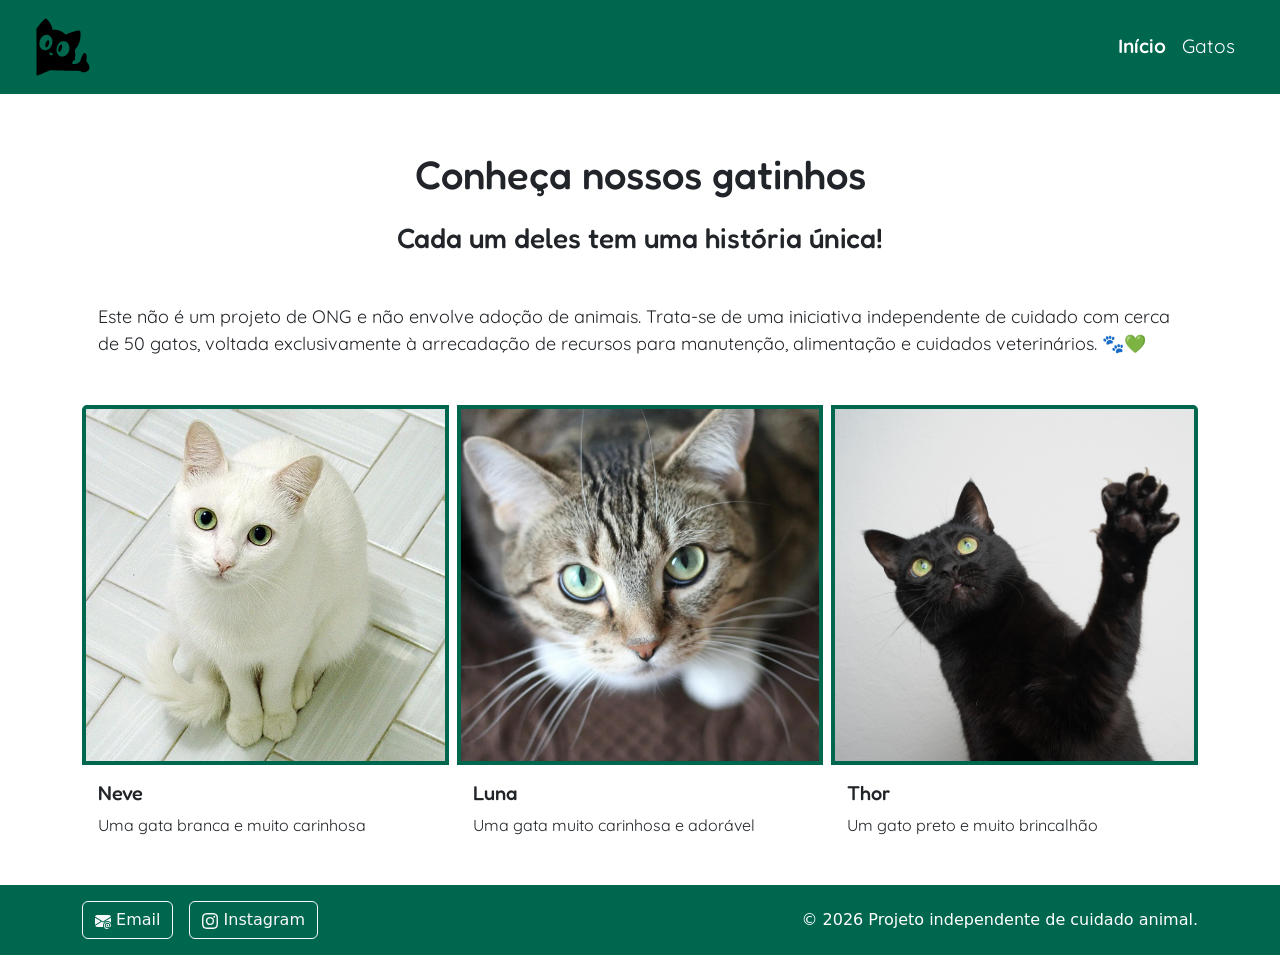
==== gatos.html @ ad8fa3a1 "mano arrumei." ====
<!DOCTYPE html>
<html lang="en">
<head>
    <meta charset="UTF-8">
    <meta name="viewport" content="width=device-width, initial-scale=1.0">
    <link href="https://cdn.jsdelivr.net/npm/bootstrap@5.3.8/dist/css/bootstrap.min.css" rel="stylesheet" integrity="sha384-sRIl4kxILFvY47J16cr9ZwB07vP4J8+LH7qKQnuqkuIAvNWLzeN8tE5YBujZqJLB" crossorigin="anonymous">
    <link href="https://fonts.googleapis.com/css2?family=Fredoka:wght@300;400;500;600;700&family=Quicksand:wght@300;400;500;600;700&display=swap" rel="stylesheet">
    <link rel="stylesheet" href="https://cdn.jsdelivr.net/npm/bootstrap-icons@1.11.3/font/bootstrap-icons.min.css">
    <link rel="stylesheet" href="css/style.css">
    <title>Gatos</title>
</head>
<body>

<nav class="navbar navbar-expand-lg minha-navbar">
  <div class="container-fluid">

    <a class="navbar-brand" href="#inicio">
      <img class="menu-logo" src="img/logo.svg" alt="Logo">
    </a>

    <button
      class="navbar-toggler"
      type="button"
      data-bs-toggle="collapse"
      data-bs-target="#navbarSupportedContent"
      aria-controls="navbarSupportedContent"
      aria-expanded="false"
      aria-label="Abrir menu"
    >
      <span class="navbar-toggler-icon"></span>
    </button>

    <div class=" home collapse navbar-collapse" id="navbarSupportedContent">
      <ul class="navbar-nav ms-auto">

        <li class="nav-item">
          <a class=" text-navbar nav-link active" href="index.html">Início</a>
        </li>

        <li class="nav-item">
          <a class=" text-navbar nav-link" href="gatos.html">Gatos</a>
        </li>

      </ul>
    </div>

  </div>
</nav>

<main>

  <section class="container">

    <h1 class="title-main text-center my-4">Conheça nossos gatinhos</h1>
    <h3 class="title-main text-center mb-4">Cada um deles tem uma história única!</h3>

    <p class="text-main text-galeria my-5 px-3 pe-3">Este não é um projeto de ONG e não envolve adoção de animais. Trata-se de uma iniciativa independente de cuidado com cerca de 50 gatos, voltada exclusivamente à arrecadação de recursos para manutenção, alimentação e cuidados veterinários. 🐾💚</p>

    <div class="row">

      <div class="card-group gap-2">
        <div class="card">
          <img src="img/gatos.img/Gato-branco.webp" class="card-img-top" alt="...">
          <div class="card-body">
            <h5 class=" title-main card-title">Neve</h5>
            <p class="text-main card-text">Uma gata branca e muito carinhosa</p>
          </div>
        </div>
        <div class="card">
          <img src="img/gatos.img/decifrar-o-que-seu-gato-quer-dizer.webp" class="card-img-top" alt="...">
          <div class="card-body">
            <h5 class=" title-main card-title">Luna</h5>
            <p class="text-main card-text">Uma gata muito carinhosa e adorável</p>
          </div>
        </div>
        <div class="card">
          <img src="img/gatos.img/gato_preto_ampara_petlove_1.png" class="card-img-top" alt="...">
          <div class="card-body">
            <h5 class=" title-main card-title">Thor</h5>
            <p class="text-main card-text">Um gato preto e muito brincalhão</p>
          </div>
        </div>
      </div>
      
    </div>

  </section>

</main>

<footer class="py-3">
    <div class="container">
        <div class="d-flex flex-column flex-md-row justify-content-between align-items-center gap-3">
            <div class="d-flex flex-column flex-sm-row gap-3">
                <a href="mailto:contato@email.com" class="btn btn-outline-light" class="footer-text mb-0">
                    <svg xmlns="http://www.w3.org/2000/svg" width="16" height="16" fill="currentColor" class="bi bi-envelope-at-fill" viewBox="0 0 16 16">
  <path d="M2 2A2 2 0 0 0 .05 3.555L8 8.414l7.95-4.859A2 2 0 0 0 14 2zm-2 9.8V4.698l5.803 3.546zm6.761-2.97-6.57 4.026A2 2 0 0 0 2 14h6.256A4.5 4.5 0 0 1 8 12.5a4.49 4.49 0 0 1 1.606-3.446l-.367-.225L8 9.586zM16 9.671V4.697l-5.803 3.546.338.208A4.5 4.5 0 0 1 12.5 8c1.414 0 2.675.652 3.5 1.671"/>
  <path d="M15.834 12.244c0 1.168-.577 2.025-1.587 2.025-.503 0-1.002-.228-1.12-.648h-.043c-.118.416-.543.643-1.015.643-.77 0-1.259-.542-1.259-1.434v-.529c0-.844.481-1.4 1.26-1.4.585 0 .87.333.953.63h.03v-.568h.905v2.19c0 .272.18.42.411.42.315 0 .639-.415.639-1.39v-.118c0-1.277-.95-2.326-2.484-2.326h-.04c-1.582 0-2.64 1.067-2.64 2.724v.157c0 1.867 1.237 2.654 2.57 2.654h.045c.507 0 .935-.07 1.18-.18v.731c-.219.1-.643.175-1.237.175h-.044C10.438 16 9 14.82 9 12.646v-.214C9 10.36 10.421 9 12.485 9h.035c2.12 0 3.314 1.43 3.314 3.034zm-4.04.21v.227c0 .586.227.8.581.8.31 0 .564-.17.564-.743v-.367c0-.516-.275-.708-.572-.708-.346 0-.573.245-.573.791"/>
</svg>
                    Email
                </a>

                <a href="https://instagram.com/perfil" target="_blank" class="btn btn-outline-light" class="footer-text mb-0">
                    <svg xmlns="http://www.w3.org/2000/svg" width="16" height="16" fill="currentColor" class="bi bi-instagram" viewBox="0 0 16 16">
  <path d="M8 0C5.829 0 5.556.01 4.703.048 3.85.088 3.269.222 2.76.42a3.9 3.9 0 0 0-1.417.923A3.9 3.9 0 0 0 .42 2.76C.222 3.268.087 3.85.048 4.7.01 5.555 0 5.827 0 8.001c0 2.172.01 2.444.048 3.297.04.852.174 1.433.372 1.942.205.526.478.972.923 1.417.444.445.89.719 1.416.923.51.198 1.09.333 1.942.372C5.555 15.99 5.827 16 8 16s2.444-.01 3.298-.048c.851-.04 1.434-.174 1.943-.372a3.9 3.9 0 0 0 1.416-.923c.445-.445.718-.891.923-1.417.197-.509.332-1.09.372-1.942C15.99 10.445 16 10.173 16 8s-.01-2.445-.048-3.299c-.04-.851-.175-1.433-.372-1.941a3.9 3.9 0 0 0-.923-1.417A3.9 3.9 0 0 0 13.24.42c-.51-.198-1.092-.333-1.943-.372C10.443.01 10.172 0 7.998 0zm-.717 1.442h.718c2.136 0 2.389.007 3.232.046.78.035 1.204.166 1.486.275.373.145.64.319.92.599s.453.546.598.92c.11.281.24.705.275 1.485.039.843.047 1.096.047 3.231s-.008 2.389-.047 3.232c-.035.78-.166 1.203-.275 1.485a2.5 2.5 0 0 1-.599.919c-.28.28-.546.453-.92.598-.28.11-.704.24-1.485.276-.843.038-1.096.047-3.232.047s-2.39-.009-3.233-.047c-.78-.036-1.203-.166-1.485-.276a2.5 2.5 0 0 1-.92-.598 2.5 2.5 0 0 1-.6-.92c-.109-.281-.24-.705-.275-1.485-.038-.843-.046-1.096-.046-3.233s.008-2.388.046-3.231c.036-.78.166-1.204.276-1.486.145-.373.319-.64.599-.92s.546-.453.92-.598c.282-.11.705-.24 1.485-.276.738-.034 1.024-.044 2.515-.045zm4.988 1.328a.96.96 0 1 0 0 1.92.96.96 0 0 0 0-1.92m-4.27 1.122a4.109 4.109 0 1 0 0 8.217 4.109 4.109 0 0 0 0-8.217m0 1.441a2.667 2.667 0 1 1 0 5.334 2.667 2.667 0 0 1 0-5.334"/>
</svg>
                    Instagram
                </a>
            </div>

            <p class="footer-text mb-0">
                © 2026 Projeto independente de cuidado animal.
            </p>

        </div>
    </div>
</footer>


    <script src="https://cdn.jsdelivr.net/npm/bootstrap@5.3.8/dist/js/bootstrap.bundle.min.js" integrity="sha384-FKyoEForCGlyvwx9Hj09JcYn3nv7wiPVlz7YYwJrWVcXK/BmnVDxM+D2scQbITxI" crossorigin="anonymous"></script>
</body>
</html>
---- css/style.css ----
/*div{
    border: 2px solid red;
}*/


*{
    margin: 0;
    padding: 0;
    box-sizing: border-box;
}

body{
    min-height: 100vh;
}

/* =========================
   NAVBAR
========================= */

.minha-navbar{
    background-color: #00674f;
}

.menu-logo{
    width: 64px;
    height: auto;
    max-width: 100%;
    object-fit: contain;
    margin-left: 30%;
}

.home{
    margin-right: 2%;
}

.text-navbar{
    font-size: larger;
    font-family: 'quicksand', sans-serif;
}

.minha-navbar .nav-link,
.minha-navbar .navbar-brand{
    color: white;
}

.minha-navbar .nav-link:hover{
    color: #d4d4d4;
}

.minha-navbar .active{
    color: white !important;
    font-weight: bold;
}

/* =========================
   HEADER
========================= */

.card{
    border: none;
    border-radius: 0;
}

.card img{
    width: 100%;
    height: 40vh;
    min-height: 200px;
    max-height: 500px;
    object-fit: cover;
    display: block;
}

.banner-img{
    height: 40vh;
    min-height: 250px;
    max-height: 500px;
    object-fit: cover;
}

.text-heather{
    color: #00674f;

}
.card-img {
    border: none;
}
.text-header{
    font-family: 'fredoka',sans-serif;
}



/* =========================
   MAIN
========================= */

main{
    padding: 2rem 0;
}

.title-main{
    font-family: 'fredoka', sans-serif;
}

.text-main{
    font-family: 'quicksand', sans-serif;
}

/* =========================
   FOOTER
========================= */

footer{
    background-color: #00674f;
    padding: 20px;
}

.footer-text{
    color: white;
    margin: 0;
    text-align: center;
}

/* =========================
   TABLET
========================= */

@media (max-width: 768px){

    .menu-logo{
        width: 56px;
    }

    .card img{
        height: 30vh;
    }

    .navbar-nav{
        text-align: center;
        padding-top: 1rem;
    }

}

/* =========================
   CELULAR
========================= */

@media (max-width: 576px){

    .menu-logo{
        width: 48px;
    }

    .card img{
        height: 25vh;
        min-height: 180px;
    }

    footer .btn{
        width: 100%;
    }

    footer .d-flex{
        gap: 1rem;
    }

}

.card img{
    width: 100%;
    height: 40vh;
    min-height: 200px;
    object-fit: cover;
    display: block;
}

/* =========================
   PAGAMENTO
========================= */

.pix{
    padding-left: 20%;
}

.qrcode{
    padding-right: 10%;
    
}
.img-qrcode {
    border: none;
}


/* =========================
   AGRADECIMENTO
========================= */
.agradecimento{
    padding-left: 10%;
    padding-right: 10%;
}

/* =========================
   iMAGENS
========================= */

img {
  border: 4px solid #00674f;
}

/* =========================
   GALERIA
========================= */
.text-galeria{
    font-size: large;
}
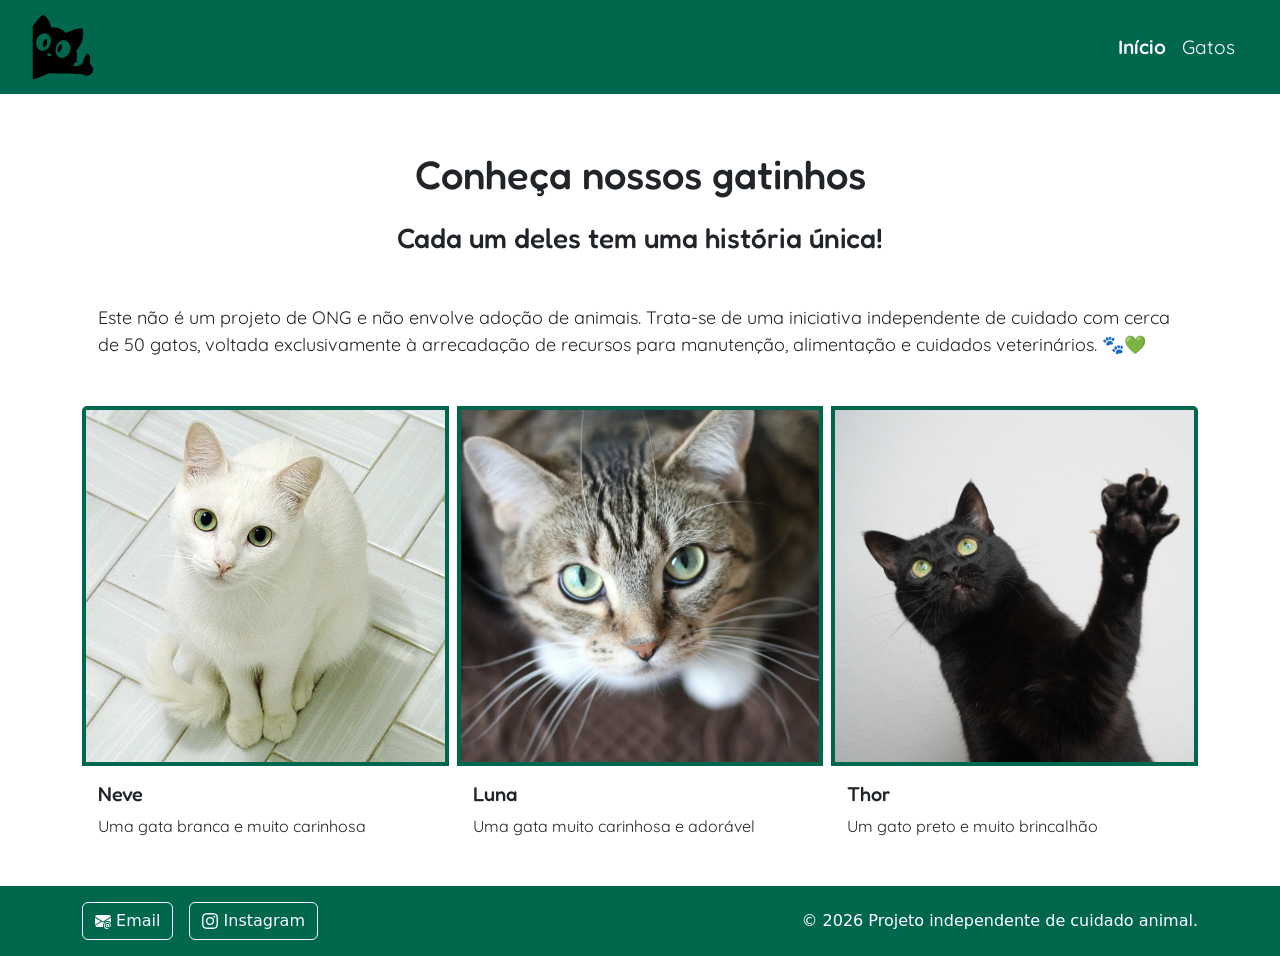
==== commit 900dfb5f: "Corrigindo o layout do celular e travando o dark mode" ====
--- a/gatos.html
+++ b/gatos.html
@@ -3,6 +3,7 @@
 <head>
     <meta charset="UTF-8">
     <meta name="viewport" content="width=device-width, initial-scale=1.0">
+    <meta name="color-scheme" content="only light">
     <link href="https://cdn.jsdelivr.net/npm/bootstrap@5.3.8/dist/css/bootstrap.min.css" rel="stylesheet" integrity="sha384-sRIl4kxILFvY47J16cr9ZwB07vP4J8+LH7qKQnuqkuIAvNWLzeN8tE5YBujZqJLB" crossorigin="anonymous">
     <link href="https://fonts.googleapis.com/css2?family=Fredoka:wght@300;400;500;600;700&family=Quicksand:wght@300;400;500;600;700&display=swap" rel="stylesheet">
     <link rel="stylesheet" href="https://cdn.jsdelivr.net/npm/bootstrap-icons@1.11.3/font/bootstrap-icons.min.css">
--- a/css/style.css
+++ b/css/style.css
@@ -12,6 +12,9 @@
 
 body{
     min-height: 100vh;
+    min-height: 100vh;
+    background-color: #ffffff !important;
+    color: #212529 !important;
 }
 
 /* =========================
@@ -28,6 +31,7 @@
     max-width: 100%;
     object-fit: contain;
     margin-left: 30%;
+    border: none;
 }
 
 .home{
@@ -181,12 +185,7 @@
 ========================= */
 
 .pix{
-    padding-left: 20%;
-}
-
-.qrcode{
-    padding-right: 10%;
-    
+    padding-left: 15%;
 }
 .img-qrcode {
     border: none;
